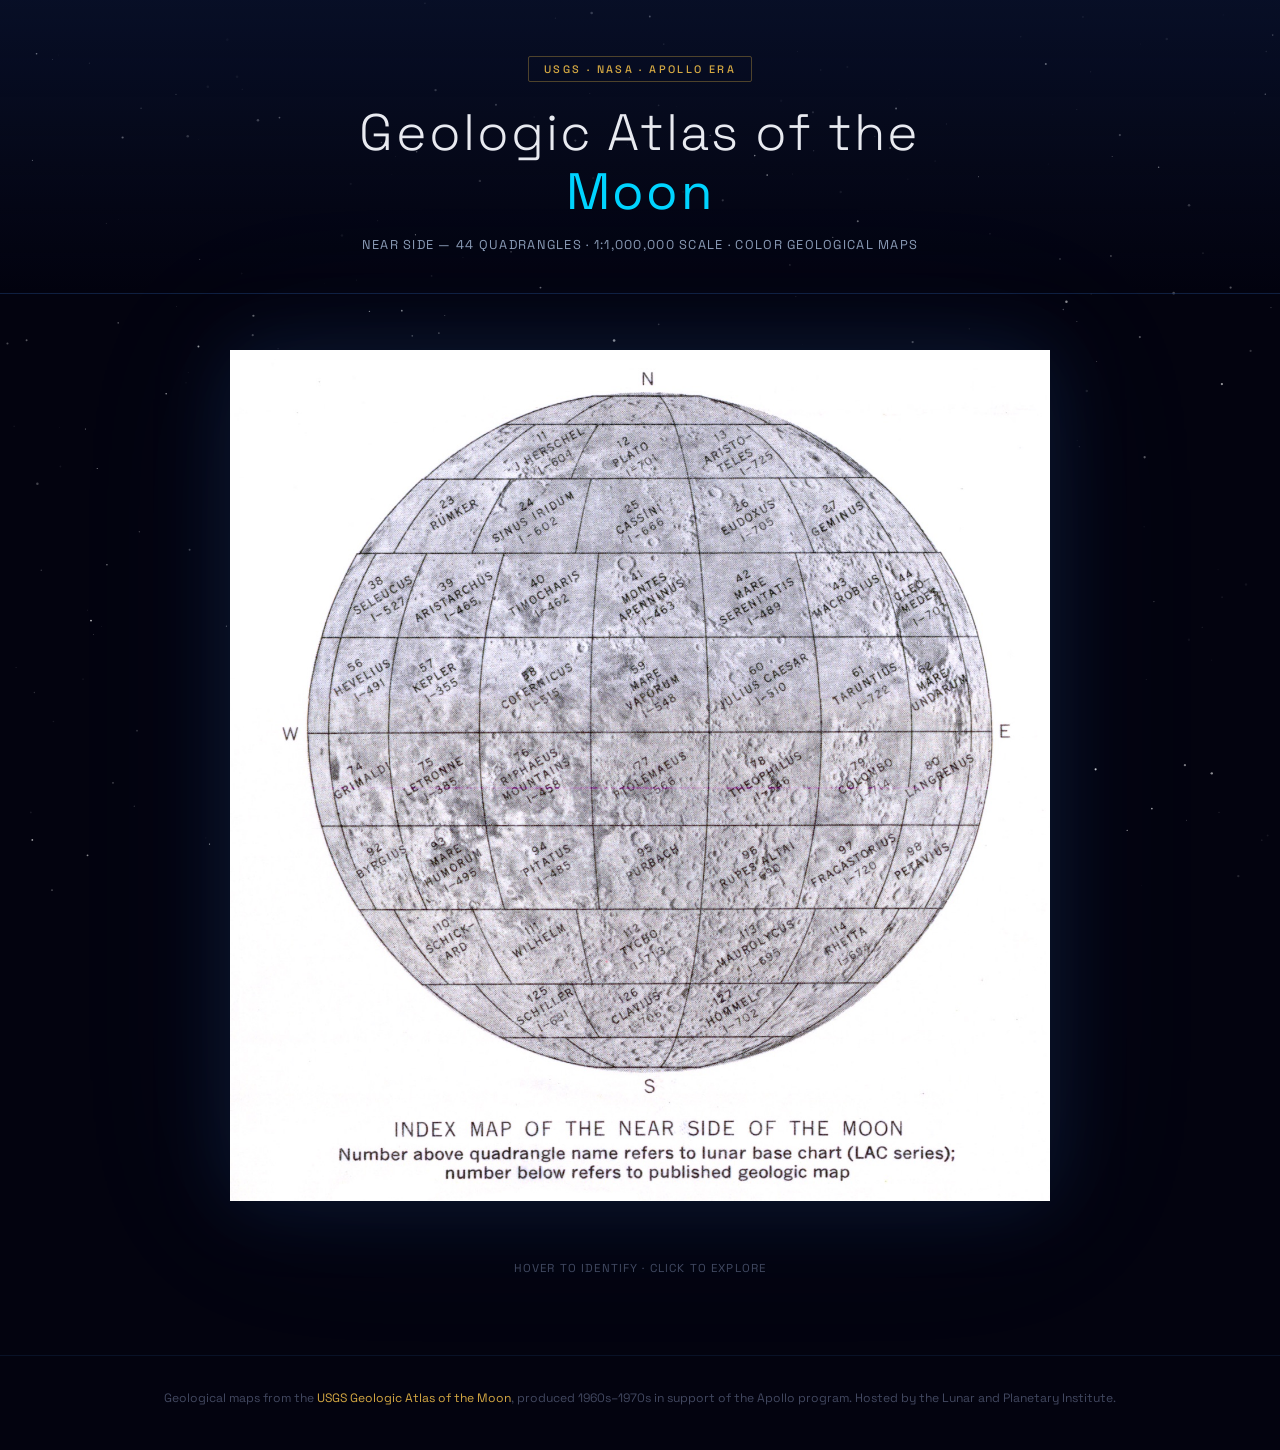
==== index.html @ e294a52f "Initial commit — Luna USGS Geologic Atlas of the Moon Complete project foundation including moderniz" ====
<!DOCTYPE html>
<html lang="en">
<head>
  <meta charset="UTF-8">
  <meta name="viewport" content="width=device-width, initial-scale=1.0">
  <meta name="description" content="Interactive color geological maps of the near side of the Moon — USGS Geologic Atlas of the Moon, 44 quadrangles at 1:1,000,000 scale.">
  <title>USGS Geologic Atlas of the Moon — Near Side Quadrangles</title>
  <link rel="preconnect" href="https://fonts.googleapis.com">
  <link rel="preconnect" href="https://fonts.gstatic.com" crossorigin>
  <link href="https://fonts.googleapis.com/css2?family=Space+Grotesk:wght@300;400;500;600&display=swap" rel="stylesheet">
  <link rel="stylesheet" href="style.css">
</head>
<body>

  <canvas id="starfield" aria-hidden="true"></canvas>

  <header>
    <div class="header-content">
      <div class="header-badge">USGS &middot; NASA &middot; Apollo Era</div>
      <h1>Geologic Atlas of the <span>Moon</span></h1>
      <p class="subtitle">Near Side &mdash; 44 Quadrangles &middot; 1:1,000,000 Scale &middot; Color Geological Maps</p>
    </div>
  </header>

  <main>
    <section class="map-section" aria-label="Lunar quadrangle selection map">
      <div class="map-container">
        <div class="map-wrapper">
          <img
            id="moon-map"
            src="index_map_of_near_side_of_the_moon-LAC.jpg"
            alt="Index map of the near side of the Moon divided into 44 geological quadrangles. Click a quadrant to view its geological map."
            usemap="#image-map"
          >
          <canvas id="map-overlay" aria-hidden="true"></canvas>
        </div>
        <p id="quad-label" class="quad-label" aria-live="polite" aria-atomic="true"></p>
      </div>
      <p class="map-instructions">Hover to identify &middot; Click to explore</p>
    </section>
  </main>

  <footer>
    <p>
      Geological maps from the
      <a href="https://www.lpi.usra.edu/resources/mapcatalog/usgs/" target="_blank" rel="noopener noreferrer">USGS Geologic Atlas of the Moon</a>,
      produced 1960s&ndash;1970s in support of the Apollo program.
      Hosted by the Lunar and Planetary Institute.
    </p>
  </footer>

  <!-- Quadrangle detail modal -->
  <div id="quad-modal" class="modal" role="dialog" aria-modal="true" aria-labelledby="modal-title" hidden>
    <div class="modal-backdrop"></div>
    <div class="modal-content">
      <button class="modal-close" aria-label="Close quadrangle view">&times;</button>
      <h2 id="modal-title"></h2>
      <div class="modal-image-wrap">
        <img id="modal-img" src="" alt="">
      </div>
    </div>
  </div>

  <!-- Image map — coords keyed to natural image dimensions -->
  <map name="image-map">
    <area data-name="J. Herschel"        alt="J. Herschel quadrangle"        title="J. Herschel"        href="j_herschel_quad_color.jpg"         coords="431,230,540,133,646,134,603,226"           shape="poly">
    <area data-name="Plato"              alt="Plato quadrangle"              title="Plato"              href="plato_quad_color.jpg"               coords="605,229,649,132,787,134,811,228"           shape="poly">
    <area data-name="Aristoteles"        alt="Aristoteles quadrangle"        title="Aristoteles"        href="aristoteles_quad_color.jpg"         coords="810,228,788,133,912,132,999,226"           shape="poly">
    <area data-name="Rumker"             alt="Rumker quadrangle"             title="Rumker"             href="rumker_quad_color.jpg"              coords="285,360,380,230,496,229,423,360"           shape="poly">
    <area data-name="Sinus Iridium"      alt="Sinus Iridium quadrangle"      title="Sinus Iridium"      href="sinus_iridium_quad_color.jpg"        coords="426,362,495,229,637,230,610,360"           shape="poly">
    <area data-name="Cassini"            alt="Cassini quadrangle"            title="Cassini"            href="cassini_quad_color.jpg"             coords="614,358,638,231,811,230,829,360"           shape="poly">
    <area data-name="Eudoxus"            alt="Eudoxus quadrangle"            title="Eudoxus"            href="eudoxus_quad_color.jpg"             coords="833,358,814,231,968,229,1025,354"          shape="poly">
    <area data-name="Geminus"            alt="Geminus quadrangle"            title="Geminus"            href="geminus_quad_color.jpg"             coords="978,229,1034,354,1173,353,1082,227"        shape="poly">
    <area data-name="Seleucus"           alt="Seleucus quadrangle"           title="Seleucus"           href="seleucus_quad_color.jpg"            coords="197,504,256,360,337,362,291,506"           shape="poly">
    <area data-name="Aristarchus"        alt="Aristarchus quadrangle"        title="Aristarchus"        href="aristarchus_quad_color.jpg"         coords="300,505,344,364,475,363,447,504"           shape="poly">
    <area data-name="Timocharis"         alt="Timocharis quadrangle"         title="Timocharis"         href="timocharis_quad_color.jpg"          coords="454,505,484,364,646,363,635,504"           shape="poly">
    <area data-name="Montes Apenninus"   alt="Montes Apenninus quadrangle"   title="Montes Apenninus"   href="montes_apenninus_quad_color.jpg"    coords="642,504,654,363,826,363,837,504"           shape="poly">
    <area data-name="Mare Serenitatis"   alt="Mare Serenitatis quadrangle"   title="Mare Serenitatis"   href="mare_serenitatis_quad_color.jpg"    coords="833,363,995,360,1026,502,844,502"          shape="poly">
    <area data-name="Macrobius"          alt="Macrobius quadrangle"          title="Macrobius"          href="macrobius_quad_color.jpg"           coords="1003,362,1035,504,1182,504,1131,359"       shape="poly">
    <area data-name="Cleomedes"          alt="Cleomedes quadrangle"          title="Cleomedes"          href="cleomedes_quad_color.jpg"           coords="1137,360,1189,505,1284,505,1221,358"       shape="poly">
    <area data-name="Hevelius"           alt="Hevelius quadrangle"           title="Hevelius"           href="hevelius_quad_color.jpg"            coords="196,513,291,511,273,671,173,672"           shape="poly">
    <area data-name="Kepler"             alt="Kepler quadrangle"             title="Kepler"             href="kepler_quad_color.jpg"              coords="298,511,283,670,434,669,442,510"           shape="poly">
    <area data-name="Copernicus"         alt="Copernicus quadrangle"         title="Copernicus"         href="copernicus_quad_color.jpg"          coords="457,513,445,669,631,669,633,510"           shape="poly">
    <area data-name="Mare Vaporum"       alt="Mare Vaporum quadrangle"       title="Mare Vaporum"       href="mare_vaporum_quad_color.jpg"        coords="642,513,642,670,843,669,835,511"           shape="poly">
    <area data-name="Julius Caesar"      alt="Julius Caesar quadrangle"      title="Julius Caesar"      href="julius_caesar_quad_color.jpg"       coords="846,511,853,671,1041,669,1028,511"         shape="poly">
    <area data-name="Taruntius"          alt="Taruntius quadrangle"          title="Taruntius"          href="taruntius_quad_color.jpg"           coords="1037,513,1050,667,1200,670,1180,510"       shape="poly">
    <area data-name="Mare Undarum"       alt="Mare Undarum quadrangle"       title="Mare Undarum"       href="mare_undarum_quad_color.jpg"        coords="1189,511,1210,667,1304,669,1281,509"       shape="poly">
    <area data-name="Grimaldi"           alt="Grimaldi quadrangle"           title="Grimaldi"           href="grimaldi_quad_color.jpg"            coords="177,680,197,836,292,835,274,679"           shape="poly">
    <area data-name="Letronne"           alt="Letronne quadrangle"           title="Letronne"           href="letronne_quad_color.jpg"            coords="283,681,431,679,445,837,301,836"           shape="poly">
    <area data-name="Montes Riphaeus"    alt="Montes Riphaeus quadrangle"    title="Montes Riphaeus"    href="riphaeus_mountains_quad_color.jpg"  coords="444,679,631,680,637,835,458,836"           shape="poly">
    <area data-name="Ptolemaeus"         alt="Ptolemaeus quadrangle"         title="Ptolemaeus"         href="ptolemaeus_quad_color.jpg"          coords="641,680,840,679,838,836,644,836"           shape="poly">
    <area data-name="Theophilus"         alt="Theophilus quadrangle"         title="Theophilus"         href="theophilus_quad_color.jpg"          coords="853,677,1040,679,1027,835,849,835"         shape="poly">
    <area data-name="Colombo"            alt="Colombo quadrangle"            title="Colombo"            href="colombo_quad_color.jpg"             coords="1051,677,1198,677,1182,835,1041,835"       shape="poly">
    <area data-name="Langrenus"          alt="Langrenus quadrangle"          title="Langrenus"          href="langrenus_quad_color.jpg"           coords="1211,677,1303,679,1287,837,1192,833"       shape="poly">
    <area data-name="Byrgius"            alt="Byrgius quadrangle"            title="Byrgius"            href="byrgius_quad_color.jpg"             coords="199,846,290,844,339,984,249,986"           shape="poly">
    <area data-name="Mare Humorum"       alt="Mare Humorum quadrangle"       title="Mare Humorum"       href="mare_humorum_quad_color.jpg"        coords="304,845,445,845,477,983,348,984"           shape="poly">
    <area data-name="Pitatus"            alt="Pitatus quadrangle"            title="Pitatus"            href="pitatus_quad_color.jpg"             coords="458,842,636,842,646,983,486,984"           shape="poly">
    <area data-name="Purbach"            alt="Purbach quadrangle"            title="Purbach"            href="purbach_quad_color.jpg"             coords="646,842,837,842,826,984,656,982"           shape="poly">
    <area data-name="Rupes Altai"        alt="Rupes Altai quadrangle"        title="Rupes Altai"        href="rupes_altai_quad_color.jpg"         coords="847,844,1028,844,998,984,835,983"          shape="poly">
    <area data-name="Fracastorius"       alt="Fracastorius quadrangle"       title="Fracastorius"       href="fracastorius_quad_color.jpg"        coords="1039,844,1182,842,1134,984,1009,984"       shape="poly">
    <area data-name="Petavius"           alt="Petavius quadrangle"           title="Petavius"           href="petavius_quad_color.jpg"            coords="1191,845,1281,842,1225,984,1146,982"       shape="poly">
    <area data-name="Schickard"          alt="Schickard quadrangle"          title="Schickard"          href="schickard_quad_color.jpg"           coords="293,992,422,991,486,1115,380,1116"         shape="poly">
    <area data-name="Wilhelm"            alt="Wilhelm quadrangle"            title="Wilhelm"            href="wilhelm_quad_color.jpg"             coords="433,992,607,989,632,1115,500,1116"         shape="poly">
    <area data-name="Tycho"              alt="Tycho quadrangle"              title="Tycho"              href="tycho_quad_color.jpg"               coords="615,992,825,991,810,1115,642,1115"         shape="poly">
    <area data-name="Maurolycus"         alt="Maurolycus quadrangle"         title="Maurolycus"         href="maurolycus_quad_color.jpg"          coords="837,992,1030,989,970,1115,820,1115"        shape="poly">
    <area data-name="Rheita"             alt="Rheita quadrangle"             title="Rheita"             href="rheita_quad_color.jpg"              coords="1036,989,1173,989,1088,1113,980,1113"      shape="poly">
    <area data-name="Schiller"           alt="Schiller quadrangle"           title="Schiller"           href="schiller_quad_color.jpg"            coords="431,1122,600,1122,645,1216,534,1216"       shape="poly">
    <area data-name="Clavius"            alt="Clavius quadrangle"            title="Clavius"            href="clavius_quad_color.jpg"             coords="608,1124,806,1122,785,1212,654,1214"       shape="poly">
    <area data-name="Hommel"             alt="Hommel quadrangle"             title="Hommel"             href="hommel_quad_color.jpg"              coords="816,1122,1000,1121,917,1213,793,1214"      shape="poly">
  </map>

  <script src="moon-map.js"></script>
</body>
</html>
---- style.css ----
/* ============================================================
   Luna — USGS Geologic Atlas of the Moon
   Space theme — Lila (Chief Web Designer) + Terry (Assistant)
   ============================================================ */

/* --- Variables --- */
:root {
  --space-black:    #03030f;
  --space-deep:     #07071a;
  --space-blue:     #0d1b3e;
  --lunar-silver:   #c8d0e0;
  --lunar-gold:     #d4a843;
  --glow-blue:      #4a9eff;
  --glow-cyan:      #00d4ff;
  --text-primary:   #e8eaf0;
  --text-secondary: #8a9ab5;
  --text-dim:       #424860;
}

/* --- Reset --- */
*, *::before, *::after {
  margin: 0;
  padding: 0;
  box-sizing: border-box;
}

/* --- Base --- */
html {
  scroll-behavior: smooth;
}

body {
  background-color: var(--space-black);
  color: var(--text-primary);
  font-family: 'Space Grotesk', 'Segoe UI', system-ui, -apple-system, sans-serif;
  min-height: 100vh;
  overflow-x: hidden;
}

/* --- Starfield canvas (fixed background layer) --- */
#starfield {
  position: fixed;
  inset: 0;
  width: 100%;
  height: 100%;
  pointer-events: none;
  z-index: 0;
}

/* --- Header --- */
header {
  position: relative;
  z-index: 1;
  text-align: center;
  padding: 3.5rem 2rem 2.5rem;
  border-bottom: 1px solid rgba(74, 158, 255, 0.12);
  background: linear-gradient(
    to bottom,
    rgba(13, 27, 62, 0.5) 0%,
    transparent 100%
  );
}

.header-content {
  max-width: 700px;
  margin: 0 auto;
}

.header-badge {
  display: inline-block;
  font-size: 0.68rem;
  font-weight: 500;
  letter-spacing: 0.22em;
  text-transform: uppercase;
  color: var(--lunar-gold);
  border: 1px solid rgba(212, 168, 67, 0.35);
  padding: 0.3rem 0.9rem;
  border-radius: 2px;
  margin-bottom: 1.4rem;
}

h1 {
  font-size: clamp(1.9rem, 4vw, 3.2rem);
  font-weight: 300;
  letter-spacing: 0.04em;
  color: var(--text-primary);
  line-height: 1.15;
  margin-bottom: 0.9rem;
}

h1 span {
  color: var(--glow-cyan);
  font-weight: 400;
}

.subtitle {
  font-size: 0.8rem;
  color: var(--text-secondary);
  letter-spacing: 0.1em;
  font-weight: 400;
  text-transform: uppercase;
}

/* --- Main --- */
main {
  position: relative;
  z-index: 1;
}

/* --- Map section --- */
.map-section {
  display: flex;
  flex-direction: column;
  align-items: center;
  padding: 3.5rem 1rem 2rem;
  gap: 0;
}

.map-container {
  position: relative;
  display: flex;
  flex-direction: column;
  align-items: center;
}

.map-wrapper {
  position: relative;
  display: inline-block;
  /* Outer glow suggesting the Moon floating in space */
  filter: drop-shadow(0 0 40px rgba(74, 158, 255, 0.12))
          drop-shadow(0 0 80px rgba(74, 158, 255, 0.06));
}

#moon-map {
  display: block;
  max-width: min(88vw, 820px);
  height: auto;
  cursor: crosshair;
}

/* Canvas sits exactly over the moon image */
#map-overlay {
  position: absolute;
  top: 0;
  left: 0;
  width: 100%;
  height: 100%;
  pointer-events: none;
}

/* Quadrangle name label below the map */
.quad-label {
  margin-top: 1.4rem;
  font-size: 0.88rem;
  font-weight: 500;
  letter-spacing: 0.14em;
  text-transform: uppercase;
  color: var(--glow-cyan);
  text-shadow: 0 0 12px rgba(0, 212, 255, 0.45);
  min-height: 1.5em;
  text-align: center;
  transition: opacity 0.15s ease;
}

.map-instructions {
  margin-top: 1rem;
  font-size: 0.72rem;
  color: var(--text-dim);
  letter-spacing: 0.1em;
  text-transform: uppercase;
  margin-bottom: 3rem;
}

/* --- Footer --- */
footer {
  position: relative;
  z-index: 1;
  text-align: center;
  padding: 2rem 2rem 2.5rem;
  border-top: 1px solid rgba(74, 158, 255, 0.1);
  color: var(--text-dim);
  font-size: 0.76rem;
  line-height: 1.8;
}

footer a {
  color: var(--lunar-gold);
  text-decoration: none;
  transition: color 0.2s;
}

footer a:hover,
footer a:focus {
  color: var(--glow-cyan);
  outline: none;
}

/* --- Modal --- */
.modal {
  position: fixed;
  inset: 0;
  z-index: 200;
  display: flex;
  align-items: center;
  justify-content: center;
  padding: 1rem;
}

.modal[hidden] {
  display: none;
}

.modal-backdrop {
  position: absolute;
  inset: 0;
  background: rgba(3, 3, 15, 0.88);
  backdrop-filter: blur(6px);
  -webkit-backdrop-filter: blur(6px);
}

.modal-content {
  position: relative;
  z-index: 1;
  background: var(--space-deep);
  border: 1px solid rgba(74, 158, 255, 0.25);
  border-radius: 3px;
  max-width: min(95vw, 1050px);
  max-height: 90vh;
  overflow-y: auto;
  box-shadow:
    0 0 0 1px rgba(74, 158, 255, 0.08),
    0 0 40px rgba(74, 158, 255, 0.15),
    0 24px 80px rgba(0, 0, 0, 0.9);
  padding: 2.5rem 2rem 2rem;
  animation: modalIn 0.2s ease;
}

@keyframes modalIn {
  from { opacity: 0; transform: scale(0.97) translateY(8px); }
  to   { opacity: 1; transform: scale(1)    translateY(0);   }
}

#modal-title {
  font-size: 1.1rem;
  font-weight: 500;
  letter-spacing: 0.16em;
  color: var(--text-primary);
  text-align: center;
  text-transform: uppercase;
  margin-bottom: 1.5rem;
  padding-right: 2rem; /* clear the close button */
}

.modal-close {
  position: absolute;
  top: 1rem;
  right: 1rem;
  background: transparent;
  border: 1px solid rgba(74, 158, 255, 0.25);
  color: var(--text-secondary);
  width: 2rem;
  height: 2rem;
  border-radius: 2px;
  font-size: 1.2rem;
  line-height: 1;
  cursor: pointer;
  display: flex;
  align-items: center;
  justify-content: center;
  transition: background 0.15s, color 0.15s, border-color 0.15s;
}

.modal-close:hover,
.modal-close:focus {
  background: rgba(74, 158, 255, 0.12);
  color: var(--text-primary);
  border-color: rgba(74, 158, 255, 0.5);
  outline: none;
}

.modal-image-wrap {
  text-align: center;
}

#modal-img {
  max-width: 100%;
  height: auto;
  border-radius: 2px;
  display: block;
  margin: 0 auto;
}

/* --- Focus styles (accessibility) --- */
:focus-visible {
  outline: 2px solid var(--glow-cyan);
  outline-offset: 3px;
}

/* --- Responsive --- */
@media (max-width: 600px) {
  header {
    padding: 2.5rem 1rem 2rem;
  }

  .map-section {
    padding: 2rem 0.25rem 1.5rem;
  }

  .modal-content {
    padding: 2rem 1rem 1.5rem;
  }
}
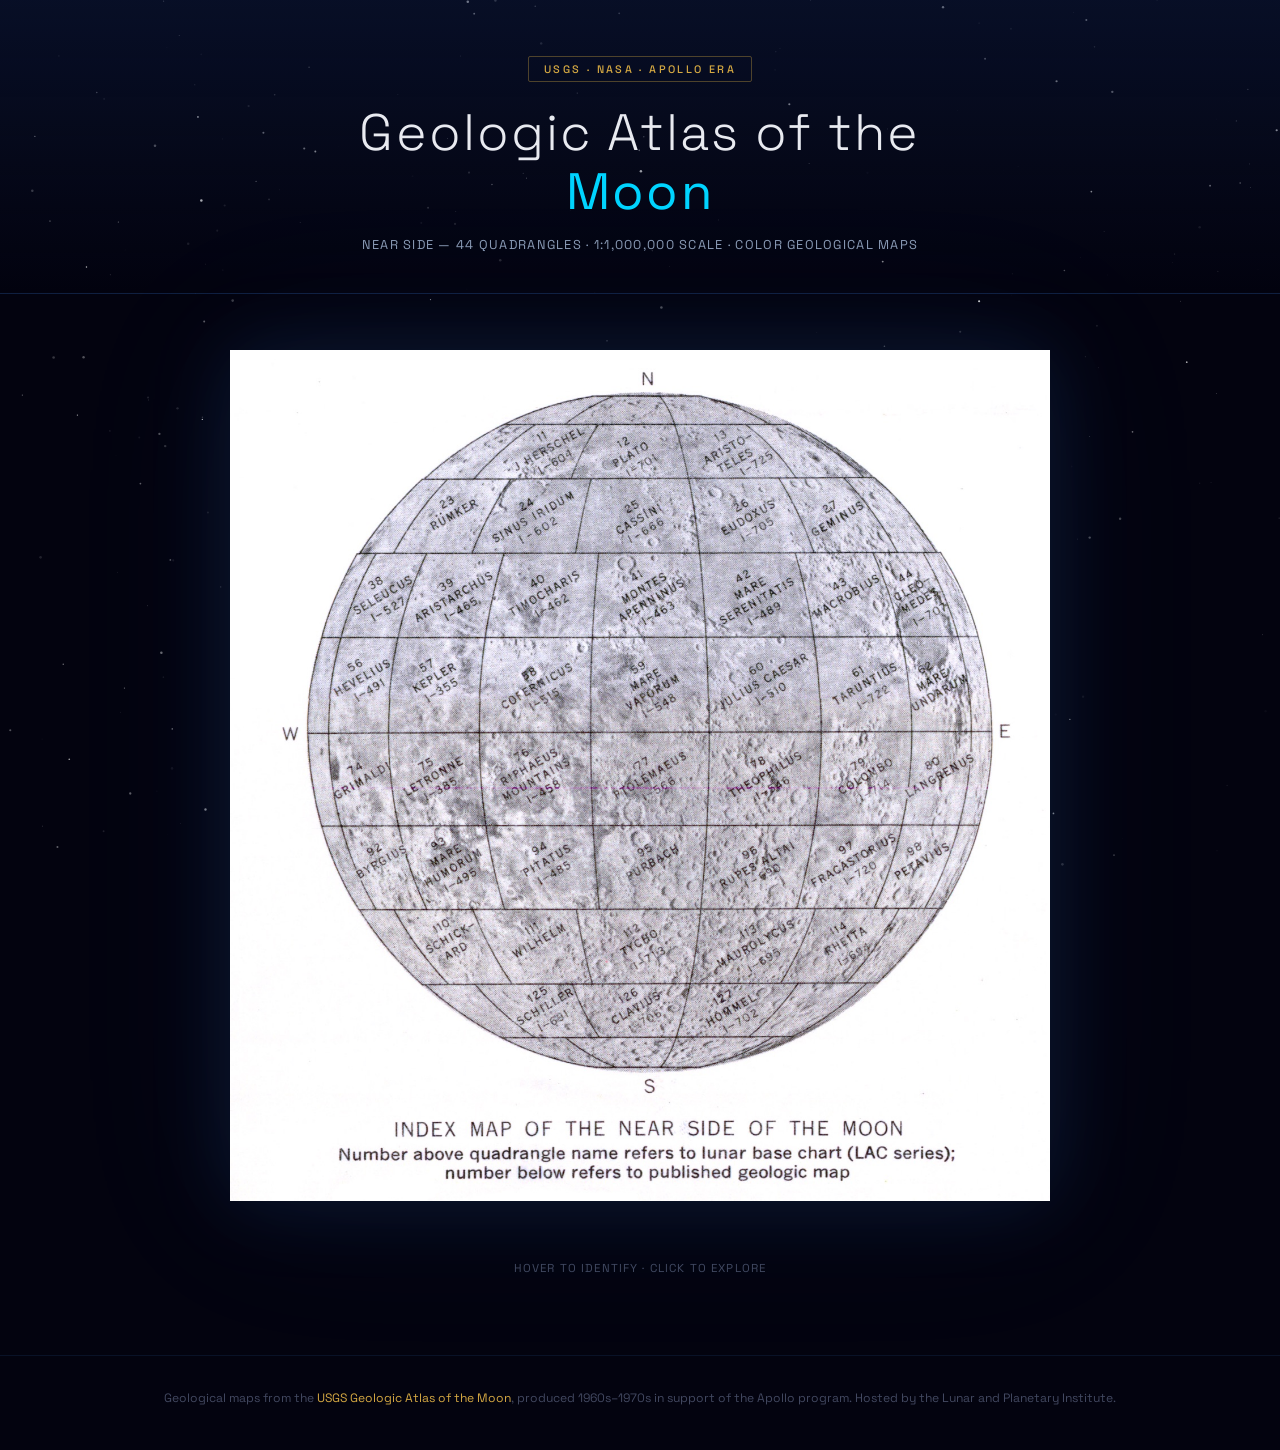
==== commit aced786d: "Restructure to standard web directory layout css/        ← style.css js/         ← moon-map.js image" ====
--- a/index.html
+++ b/index.html
@@ -8,7 +8,7 @@
   <link rel="preconnect" href="https://fonts.googleapis.com">
   <link rel="preconnect" href="https://fonts.gstatic.com" crossorigin>
   <link href="https://fonts.googleapis.com/css2?family=Space+Grotesk:wght@300;400;500;600&display=swap" rel="stylesheet">
-  <link rel="stylesheet" href="style.css">
+  <link rel="stylesheet" href="css/style.css">
 </head>
 <body>
 
@@ -28,7 +28,7 @@
         <div class="map-wrapper">
           <img
             id="moon-map"
-            src="index_map_of_near_side_of_the_moon-LAC.jpg"
+            src="images/index_map_of_near_side_of_the_moon-LAC.jpg"
             alt="Index map of the near side of the Moon divided into 44 geological quadrangles. Click a quadrant to view its geological map."
             usemap="#image-map"
           >
@@ -63,52 +63,52 @@
 
   <!-- Image map — coords keyed to natural image dimensions -->
   <map name="image-map">
-    <area data-name="J. Herschel"        alt="J. Herschel quadrangle"        title="J. Herschel"        href="j_herschel_quad_color.jpg"         coords="431,230,540,133,646,134,603,226"           shape="poly">
-    <area data-name="Plato"              alt="Plato quadrangle"              title="Plato"              href="plato_quad_color.jpg"               coords="605,229,649,132,787,134,811,228"           shape="poly">
-    <area data-name="Aristoteles"        alt="Aristoteles quadrangle"        title="Aristoteles"        href="aristoteles_quad_color.jpg"         coords="810,228,788,133,912,132,999,226"           shape="poly">
-    <area data-name="Rumker"             alt="Rumker quadrangle"             title="Rumker"             href="rumker_quad_color.jpg"              coords="285,360,380,230,496,229,423,360"           shape="poly">
-    <area data-name="Sinus Iridium"      alt="Sinus Iridium quadrangle"      title="Sinus Iridium"      href="sinus_iridium_quad_color.jpg"        coords="426,362,495,229,637,230,610,360"           shape="poly">
-    <area data-name="Cassini"            alt="Cassini quadrangle"            title="Cassini"            href="cassini_quad_color.jpg"             coords="614,358,638,231,811,230,829,360"           shape="poly">
-    <area data-name="Eudoxus"            alt="Eudoxus quadrangle"            title="Eudoxus"            href="eudoxus_quad_color.jpg"             coords="833,358,814,231,968,229,1025,354"          shape="poly">
-    <area data-name="Geminus"            alt="Geminus quadrangle"            title="Geminus"            href="geminus_quad_color.jpg"             coords="978,229,1034,354,1173,353,1082,227"        shape="poly">
-    <area data-name="Seleucus"           alt="Seleucus quadrangle"           title="Seleucus"           href="seleucus_quad_color.jpg"            coords="197,504,256,360,337,362,291,506"           shape="poly">
-    <area data-name="Aristarchus"        alt="Aristarchus quadrangle"        title="Aristarchus"        href="aristarchus_quad_color.jpg"         coords="300,505,344,364,475,363,447,504"           shape="poly">
-    <area data-name="Timocharis"         alt="Timocharis quadrangle"         title="Timocharis"         href="timocharis_quad_color.jpg"          coords="454,505,484,364,646,363,635,504"           shape="poly">
-    <area data-name="Montes Apenninus"   alt="Montes Apenninus quadrangle"   title="Montes Apenninus"   href="montes_apenninus_quad_color.jpg"    coords="642,504,654,363,826,363,837,504"           shape="poly">
-    <area data-name="Mare Serenitatis"   alt="Mare Serenitatis quadrangle"   title="Mare Serenitatis"   href="mare_serenitatis_quad_color.jpg"    coords="833,363,995,360,1026,502,844,502"          shape="poly">
-    <area data-name="Macrobius"          alt="Macrobius quadrangle"          title="Macrobius"          href="macrobius_quad_color.jpg"           coords="1003,362,1035,504,1182,504,1131,359"       shape="poly">
-    <area data-name="Cleomedes"          alt="Cleomedes quadrangle"          title="Cleomedes"          href="cleomedes_quad_color.jpg"           coords="1137,360,1189,505,1284,505,1221,358"       shape="poly">
-    <area data-name="Hevelius"           alt="Hevelius quadrangle"           title="Hevelius"           href="hevelius_quad_color.jpg"            coords="196,513,291,511,273,671,173,672"           shape="poly">
-    <area data-name="Kepler"             alt="Kepler quadrangle"             title="Kepler"             href="kepler_quad_color.jpg"              coords="298,511,283,670,434,669,442,510"           shape="poly">
-    <area data-name="Copernicus"         alt="Copernicus quadrangle"         title="Copernicus"         href="copernicus_quad_color.jpg"          coords="457,513,445,669,631,669,633,510"           shape="poly">
-    <area data-name="Mare Vaporum"       alt="Mare Vaporum quadrangle"       title="Mare Vaporum"       href="mare_vaporum_quad_color.jpg"        coords="642,513,642,670,843,669,835,511"           shape="poly">
-    <area data-name="Julius Caesar"      alt="Julius Caesar quadrangle"      title="Julius Caesar"      href="julius_caesar_quad_color.jpg"       coords="846,511,853,671,1041,669,1028,511"         shape="poly">
-    <area data-name="Taruntius"          alt="Taruntius quadrangle"          title="Taruntius"          href="taruntius_quad_color.jpg"           coords="1037,513,1050,667,1200,670,1180,510"       shape="poly">
-    <area data-name="Mare Undarum"       alt="Mare Undarum quadrangle"       title="Mare Undarum"       href="mare_undarum_quad_color.jpg"        coords="1189,511,1210,667,1304,669,1281,509"       shape="poly">
-    <area data-name="Grimaldi"           alt="Grimaldi quadrangle"           title="Grimaldi"           href="grimaldi_quad_color.jpg"            coords="177,680,197,836,292,835,274,679"           shape="poly">
-    <area data-name="Letronne"           alt="Letronne quadrangle"           title="Letronne"           href="letronne_quad_color.jpg"            coords="283,681,431,679,445,837,301,836"           shape="poly">
-    <area data-name="Montes Riphaeus"    alt="Montes Riphaeus quadrangle"    title="Montes Riphaeus"    href="riphaeus_mountains_quad_color.jpg"  coords="444,679,631,680,637,835,458,836"           shape="poly">
-    <area data-name="Ptolemaeus"         alt="Ptolemaeus quadrangle"         title="Ptolemaeus"         href="ptolemaeus_quad_color.jpg"          coords="641,680,840,679,838,836,644,836"           shape="poly">
-    <area data-name="Theophilus"         alt="Theophilus quadrangle"         title="Theophilus"         href="theophilus_quad_color.jpg"          coords="853,677,1040,679,1027,835,849,835"         shape="poly">
-    <area data-name="Colombo"            alt="Colombo quadrangle"            title="Colombo"            href="colombo_quad_color.jpg"             coords="1051,677,1198,677,1182,835,1041,835"       shape="poly">
-    <area data-name="Langrenus"          alt="Langrenus quadrangle"          title="Langrenus"          href="langrenus_quad_color.jpg"           coords="1211,677,1303,679,1287,837,1192,833"       shape="poly">
-    <area data-name="Byrgius"            alt="Byrgius quadrangle"            title="Byrgius"            href="byrgius_quad_color.jpg"             coords="199,846,290,844,339,984,249,986"           shape="poly">
-    <area data-name="Mare Humorum"       alt="Mare Humorum quadrangle"       title="Mare Humorum"       href="mare_humorum_quad_color.jpg"        coords="304,845,445,845,477,983,348,984"           shape="poly">
-    <area data-name="Pitatus"            alt="Pitatus quadrangle"            title="Pitatus"            href="pitatus_quad_color.jpg"             coords="458,842,636,842,646,983,486,984"           shape="poly">
-    <area data-name="Purbach"            alt="Purbach quadrangle"            title="Purbach"            href="purbach_quad_color.jpg"             coords="646,842,837,842,826,984,656,982"           shape="poly">
-    <area data-name="Rupes Altai"        alt="Rupes Altai quadrangle"        title="Rupes Altai"        href="rupes_altai_quad_color.jpg"         coords="847,844,1028,844,998,984,835,983"          shape="poly">
-    <area data-name="Fracastorius"       alt="Fracastorius quadrangle"       title="Fracastorius"       href="fracastorius_quad_color.jpg"        coords="1039,844,1182,842,1134,984,1009,984"       shape="poly">
-    <area data-name="Petavius"           alt="Petavius quadrangle"           title="Petavius"           href="petavius_quad_color.jpg"            coords="1191,845,1281,842,1225,984,1146,982"       shape="poly">
-    <area data-name="Schickard"          alt="Schickard quadrangle"          title="Schickard"          href="schickard_quad_color.jpg"           coords="293,992,422,991,486,1115,380,1116"         shape="poly">
-    <area data-name="Wilhelm"            alt="Wilhelm quadrangle"            title="Wilhelm"            href="wilhelm_quad_color.jpg"             coords="433,992,607,989,632,1115,500,1116"         shape="poly">
-    <area data-name="Tycho"              alt="Tycho quadrangle"              title="Tycho"              href="tycho_quad_color.jpg"               coords="615,992,825,991,810,1115,642,1115"         shape="poly">
-    <area data-name="Maurolycus"         alt="Maurolycus quadrangle"         title="Maurolycus"         href="maurolycus_quad_color.jpg"          coords="837,992,1030,989,970,1115,820,1115"        shape="poly">
-    <area data-name="Rheita"             alt="Rheita quadrangle"             title="Rheita"             href="rheita_quad_color.jpg"              coords="1036,989,1173,989,1088,1113,980,1113"      shape="poly">
-    <area data-name="Schiller"           alt="Schiller quadrangle"           title="Schiller"           href="schiller_quad_color.jpg"            coords="431,1122,600,1122,645,1216,534,1216"       shape="poly">
-    <area data-name="Clavius"            alt="Clavius quadrangle"            title="Clavius"            href="clavius_quad_color.jpg"             coords="608,1124,806,1122,785,1212,654,1214"       shape="poly">
-    <area data-name="Hommel"             alt="Hommel quadrangle"             title="Hommel"             href="hommel_quad_color.jpg"              coords="816,1122,1000,1121,917,1213,793,1214"      shape="poly">
+    <area data-name="J. Herschel"        alt="J. Herschel quadrangle"        title="J. Herschel"        href="images/quads/j_herschel_quad_color.jpg"         coords="431,230,540,133,646,134,603,226"           shape="poly">
+    <area data-name="Plato"              alt="Plato quadrangle"              title="Plato"              href="images/quads/plato_quad_color.jpg"               coords="605,229,649,132,787,134,811,228"           shape="poly">
+    <area data-name="Aristoteles"        alt="Aristoteles quadrangle"        title="Aristoteles"        href="images/quads/aristoteles_quad_color.jpg"         coords="810,228,788,133,912,132,999,226"           shape="poly">
+    <area data-name="Rumker"             alt="Rumker quadrangle"             title="Rumker"             href="images/quads/rumker_quad_color.jpg"              coords="285,360,380,230,496,229,423,360"           shape="poly">
+    <area data-name="Sinus Iridium"      alt="Sinus Iridium quadrangle"      title="Sinus Iridium"      href="images/quads/sinus_iridium_quad_color.jpg"       coords="426,362,495,229,637,230,610,360"           shape="poly">
+    <area data-name="Cassini"            alt="Cassini quadrangle"            title="Cassini"            href="images/quads/cassini_quad_color.jpg"             coords="614,358,638,231,811,230,829,360"           shape="poly">
+    <area data-name="Eudoxus"            alt="Eudoxus quadrangle"            title="Eudoxus"            href="images/quads/eudoxus_quad_color.jpg"             coords="833,358,814,231,968,229,1025,354"          shape="poly">
+    <area data-name="Geminus"            alt="Geminus quadrangle"            title="Geminus"            href="images/quads/geminus_quad_color.jpg"             coords="978,229,1034,354,1173,353,1082,227"        shape="poly">
+    <area data-name="Seleucus"           alt="Seleucus quadrangle"           title="Seleucus"           href="images/quads/seleucus_quad_color.jpg"            coords="197,504,256,360,337,362,291,506"           shape="poly">
+    <area data-name="Aristarchus"        alt="Aristarchus quadrangle"        title="Aristarchus"        href="images/quads/aristarchus_quad_color.jpg"         coords="300,505,344,364,475,363,447,504"           shape="poly">
+    <area data-name="Timocharis"         alt="Timocharis quadrangle"         title="Timocharis"         href="images/quads/timocharis_quad_color.jpg"          coords="454,505,484,364,646,363,635,504"           shape="poly">
+    <area data-name="Montes Apenninus"   alt="Montes Apenninus quadrangle"   title="Montes Apenninus"   href="images/quads/montes_apenninus_quad_color.jpg"    coords="642,504,654,363,826,363,837,504"           shape="poly">
+    <area data-name="Mare Serenitatis"   alt="Mare Serenitatis quadrangle"   title="Mare Serenitatis"   href="images/quads/mare_serenitatis_quad_color.jpg"    coords="833,363,995,360,1026,502,844,502"          shape="poly">
+    <area data-name="Macrobius"          alt="Macrobius quadrangle"          title="Macrobius"          href="images/quads/macrobius_quad_color.jpg"           coords="1003,362,1035,504,1182,504,1131,359"       shape="poly">
+    <area data-name="Cleomedes"          alt="Cleomedes quadrangle"          title="Cleomedes"          href="images/quads/cleomedes_quad_color.jpg"           coords="1137,360,1189,505,1284,505,1221,358"       shape="poly">
+    <area data-name="Hevelius"           alt="Hevelius quadrangle"           title="Hevelius"           href="images/quads/hevelius_quad_color.jpg"            coords="196,513,291,511,273,671,173,672"           shape="poly">
+    <area data-name="Kepler"             alt="Kepler quadrangle"             title="Kepler"             href="images/quads/kepler_quad_color.jpg"              coords="298,511,283,670,434,669,442,510"           shape="poly">
+    <area data-name="Copernicus"         alt="Copernicus quadrangle"         title="Copernicus"         href="images/quads/copernicus_quad_color.jpg"          coords="457,513,445,669,631,669,633,510"           shape="poly">
+    <area data-name="Mare Vaporum"       alt="Mare Vaporum quadrangle"       title="Mare Vaporum"       href="images/quads/mare_vaporum_quad_color.jpg"        coords="642,513,642,670,843,669,835,511"           shape="poly">
+    <area data-name="Julius Caesar"      alt="Julius Caesar quadrangle"      title="Julius Caesar"      href="images/quads/julius_caesar_quad_color.jpg"       coords="846,511,853,671,1041,669,1028,511"         shape="poly">
+    <area data-name="Taruntius"          alt="Taruntius quadrangle"          title="Taruntius"          href="images/quads/taruntius_quad_color.jpg"           coords="1037,513,1050,667,1200,670,1180,510"       shape="poly">
+    <area data-name="Mare Undarum"       alt="Mare Undarum quadrangle"       title="Mare Undarum"       href="images/quads/mare_undarum_quad_color.jpg"        coords="1189,511,1210,667,1304,669,1281,509"       shape="poly">
+    <area data-name="Grimaldi"           alt="Grimaldi quadrangle"           title="Grimaldi"           href="images/quads/grimaldi_quad_color.jpg"            coords="177,680,197,836,292,835,274,679"           shape="poly">
+    <area data-name="Letronne"           alt="Letronne quadrangle"           title="Letronne"           href="images/quads/letronne_quad_color.jpg"            coords="283,681,431,679,445,837,301,836"           shape="poly">
+    <area data-name="Montes Riphaeus"    alt="Montes Riphaeus quadrangle"    title="Montes Riphaeus"    href="images/quads/riphaeus_mountains_quad_color.jpg"  coords="444,679,631,680,637,835,458,836"           shape="poly">
+    <area data-name="Ptolemaeus"         alt="Ptolemaeus quadrangle"         title="Ptolemaeus"         href="images/quads/ptolemaeus_quad_color.jpg"          coords="641,680,840,679,838,836,644,836"           shape="poly">
+    <area data-name="Theophilus"         alt="Theophilus quadrangle"         title="Theophilus"         href="images/quads/theophilus_quad_color.jpg"          coords="853,677,1040,679,1027,835,849,835"         shape="poly">
+    <area data-name="Colombo"            alt="Colombo quadrangle"            title="Colombo"            href="images/quads/colombo_quad_color.jpg"             coords="1051,677,1198,677,1182,835,1041,835"       shape="poly">
+    <area data-name="Langrenus"          alt="Langrenus quadrangle"          title="Langrenus"          href="images/quads/langrenus_quad_color.jpg"           coords="1211,677,1303,679,1287,837,1192,833"       shape="poly">
+    <area data-name="Byrgius"            alt="Byrgius quadrangle"            title="Byrgius"            href="images/quads/byrgius_quad_color.jpg"             coords="199,846,290,844,339,984,249,986"           shape="poly">
+    <area data-name="Mare Humorum"       alt="Mare Humorum quadrangle"       title="Mare Humorum"       href="images/quads/mare_humorum_quad_color.jpg"        coords="304,845,445,845,477,983,348,984"           shape="poly">
+    <area data-name="Pitatus"            alt="Pitatus quadrangle"            title="Pitatus"            href="images/quads/pitatus_quad_color.jpg"             coords="458,842,636,842,646,983,486,984"           shape="poly">
+    <area data-name="Purbach"            alt="Purbach quadrangle"            title="Purbach"            href="images/quads/purbach_quad_color.jpg"             coords="646,842,837,842,826,984,656,982"           shape="poly">
+    <area data-name="Rupes Altai"        alt="Rupes Altai quadrangle"        title="Rupes Altai"        href="images/quads/rupes_altai_quad_color.jpg"         coords="847,844,1028,844,998,984,835,983"          shape="poly">
+    <area data-name="Fracastorius"       alt="Fracastorius quadrangle"       title="Fracastorius"       href="images/quads/fracastorius_quad_color.jpg"        coords="1039,844,1182,842,1134,984,1009,984"       shape="poly">
+    <area data-name="Petavius"           alt="Petavius quadrangle"           title="Petavius"           href="images/quads/petavius_quad_color.jpg"            coords="1191,845,1281,842,1225,984,1146,982"       shape="poly">
+    <area data-name="Schickard"          alt="Schickard quadrangle"          title="Schickard"          href="images/quads/schickard_quad_color.jpg"           coords="293,992,422,991,486,1115,380,1116"         shape="poly">
+    <area data-name="Wilhelm"            alt="Wilhelm quadrangle"            title="Wilhelm"            href="images/quads/wilhelm_quad_color.jpg"             coords="433,992,607,989,632,1115,500,1116"         shape="poly">
+    <area data-name="Tycho"              alt="Tycho quadrangle"              title="Tycho"              href="images/quads/tycho_quad_color.jpg"               coords="615,992,825,991,810,1115,642,1115"         shape="poly">
+    <area data-name="Maurolycus"         alt="Maurolycus quadrangle"         title="Maurolycus"         href="images/quads/maurolycus_quad_color.jpg"          coords="837,992,1030,989,970,1115,820,1115"        shape="poly">
+    <area data-name="Rheita"             alt="Rheita quadrangle"             title="Rheita"             href="images/quads/rheita_quad_color.jpg"              coords="1036,989,1173,989,1088,1113,980,1113"      shape="poly">
+    <area data-name="Schiller"           alt="Schiller quadrangle"           title="Schiller"           href="images/quads/schiller_quad_color.jpg"            coords="431,1122,600,1122,645,1216,534,1216"       shape="poly">
+    <area data-name="Clavius"            alt="Clavius quadrangle"            title="Clavius"            href="images/quads/clavius_quad_color.jpg"             coords="608,1124,806,1122,785,1212,654,1214"       shape="poly">
+    <area data-name="Hommel"             alt="Hommel quadrangle"             title="Hommel"             href="images/quads/hommel_quad_color.jpg"              coords="816,1122,1000,1121,917,1213,793,1214"      shape="poly">
   </map>
 
-  <script src="moon-map.js"></script>
+  <script src="js/moon-map.js"></script>
 </body>
 </html>
--- a/css/style.css
+++ b/css/style.css
@@ -0,0 +1,312 @@
+/* ============================================================
+   Luna — USGS Geologic Atlas of the Moon
+   Space theme — Lila (Chief Web Designer) + Terry (Assistant)
+   ============================================================ */
+
+/* --- Variables --- */
+:root {
+  --space-black:    #03030f;
+  --space-deep:     #07071a;
+  --space-blue:     #0d1b3e;
+  --lunar-silver:   #c8d0e0;
+  --lunar-gold:     #d4a843;
+  --glow-blue:      #4a9eff;
+  --glow-cyan:      #00d4ff;
+  --text-primary:   #e8eaf0;
+  --text-secondary: #8a9ab5;
+  --text-dim:       #424860;
+}
+
+/* --- Reset --- */
+*, *::before, *::after {
+  margin: 0;
+  padding: 0;
+  box-sizing: border-box;
+}
+
+/* --- Base --- */
+html {
+  scroll-behavior: smooth;
+}
+
+body {
+  background-color: var(--space-black);
+  color: var(--text-primary);
+  font-family: 'Space Grotesk', 'Segoe UI', system-ui, -apple-system, sans-serif;
+  min-height: 100vh;
+  overflow-x: hidden;
+}
+
+/* --- Starfield canvas (fixed background layer) --- */
+#starfield {
+  position: fixed;
+  inset: 0;
+  width: 100%;
+  height: 100%;
+  pointer-events: none;
+  z-index: 0;
+}
+
+/* --- Header --- */
+header {
+  position: relative;
+  z-index: 1;
+  text-align: center;
+  padding: 3.5rem 2rem 2.5rem;
+  border-bottom: 1px solid rgba(74, 158, 255, 0.12);
+  background: linear-gradient(
+    to bottom,
+    rgba(13, 27, 62, 0.5) 0%,
+    transparent 100%
+  );
+}
+
+.header-content {
+  max-width: 700px;
+  margin: 0 auto;
+}
+
+.header-badge {
+  display: inline-block;
+  font-size: 0.68rem;
+  font-weight: 500;
+  letter-spacing: 0.22em;
+  text-transform: uppercase;
+  color: var(--lunar-gold);
+  border: 1px solid rgba(212, 168, 67, 0.35);
+  padding: 0.3rem 0.9rem;
+  border-radius: 2px;
+  margin-bottom: 1.4rem;
+}
+
+h1 {
+  font-size: clamp(1.9rem, 4vw, 3.2rem);
+  font-weight: 300;
+  letter-spacing: 0.04em;
+  color: var(--text-primary);
+  line-height: 1.15;
+  margin-bottom: 0.9rem;
+}
+
+h1 span {
+  color: var(--glow-cyan);
+  font-weight: 400;
+}
+
+.subtitle {
+  font-size: 0.8rem;
+  color: var(--text-secondary);
+  letter-spacing: 0.1em;
+  font-weight: 400;
+  text-transform: uppercase;
+}
+
+/* --- Main --- */
+main {
+  position: relative;
+  z-index: 1;
+}
+
+/* --- Map section --- */
+.map-section {
+  display: flex;
+  flex-direction: column;
+  align-items: center;
+  padding: 3.5rem 1rem 2rem;
+  gap: 0;
+}
+
+.map-container {
+  position: relative;
+  display: flex;
+  flex-direction: column;
+  align-items: center;
+}
+
+.map-wrapper {
+  position: relative;
+  display: inline-block;
+  /* Outer glow suggesting the Moon floating in space */
+  filter: drop-shadow(0 0 40px rgba(74, 158, 255, 0.12))
+          drop-shadow(0 0 80px rgba(74, 158, 255, 0.06));
+}
+
+#moon-map {
+  display: block;
+  max-width: min(88vw, 820px);
+  height: auto;
+  cursor: crosshair;
+}
+
+/* Canvas sits exactly over the moon image */
+#map-overlay {
+  position: absolute;
+  top: 0;
+  left: 0;
+  width: 100%;
+  height: 100%;
+  pointer-events: none;
+}
+
+/* Quadrangle name label below the map */
+.quad-label {
+  margin-top: 1.4rem;
+  font-size: 0.88rem;
+  font-weight: 500;
+  letter-spacing: 0.14em;
+  text-transform: uppercase;
+  color: var(--glow-cyan);
+  text-shadow: 0 0 12px rgba(0, 212, 255, 0.45);
+  min-height: 1.5em;
+  text-align: center;
+  transition: opacity 0.15s ease;
+}
+
+.map-instructions {
+  margin-top: 1rem;
+  font-size: 0.72rem;
+  color: var(--text-dim);
+  letter-spacing: 0.1em;
+  text-transform: uppercase;
+  margin-bottom: 3rem;
+}
+
+/* --- Footer --- */
+footer {
+  position: relative;
+  z-index: 1;
+  text-align: center;
+  padding: 2rem 2rem 2.5rem;
+  border-top: 1px solid rgba(74, 158, 255, 0.1);
+  color: var(--text-dim);
+  font-size: 0.76rem;
+  line-height: 1.8;
+}
+
+footer a {
+  color: var(--lunar-gold);
+  text-decoration: none;
+  transition: color 0.2s;
+}
+
+footer a:hover,
+footer a:focus {
+  color: var(--glow-cyan);
+  outline: none;
+}
+
+/* --- Modal --- */
+.modal {
+  position: fixed;
+  inset: 0;
+  z-index: 200;
+  display: flex;
+  align-items: center;
+  justify-content: center;
+  padding: 1rem;
+}
+
+.modal[hidden] {
+  display: none;
+}
+
+.modal-backdrop {
+  position: absolute;
+  inset: 0;
+  background: rgba(3, 3, 15, 0.88);
+  backdrop-filter: blur(6px);
+  -webkit-backdrop-filter: blur(6px);
+}
+
+.modal-content {
+  position: relative;
+  z-index: 1;
+  background: var(--space-deep);
+  border: 1px solid rgba(74, 158, 255, 0.25);
+  border-radius: 3px;
+  max-width: min(95vw, 1050px);
+  max-height: 90vh;
+  overflow-y: auto;
+  box-shadow:
+    0 0 0 1px rgba(74, 158, 255, 0.08),
+    0 0 40px rgba(74, 158, 255, 0.15),
+    0 24px 80px rgba(0, 0, 0, 0.9);
+  padding: 2.5rem 2rem 2rem;
+  animation: modalIn 0.2s ease;
+}
+
+@keyframes modalIn {
+  from { opacity: 0; transform: scale(0.97) translateY(8px); }
+  to   { opacity: 1; transform: scale(1)    translateY(0);   }
+}
+
+#modal-title {
+  font-size: 1.1rem;
+  font-weight: 500;
+  letter-spacing: 0.16em;
+  color: var(--text-primary);
+  text-align: center;
+  text-transform: uppercase;
+  margin-bottom: 1.5rem;
+  padding-right: 2rem; /* clear the close button */
+}
+
+.modal-close {
+  position: absolute;
+  top: 1rem;
+  right: 1rem;
+  background: transparent;
+  border: 1px solid rgba(74, 158, 255, 0.25);
+  color: var(--text-secondary);
+  width: 2rem;
+  height: 2rem;
+  border-radius: 2px;
+  font-size: 1.2rem;
+  line-height: 1;
+  cursor: pointer;
+  display: flex;
+  align-items: center;
+  justify-content: center;
+  transition: background 0.15s, color 0.15s, border-color 0.15s;
+}
+
+.modal-close:hover,
+.modal-close:focus {
+  background: rgba(74, 158, 255, 0.12);
+  color: var(--text-primary);
+  border-color: rgba(74, 158, 255, 0.5);
+  outline: none;
+}
+
+.modal-image-wrap {
+  text-align: center;
+}
+
+#modal-img {
+  max-width: 100%;
+  height: auto;
+  border-radius: 2px;
+  display: block;
+  margin: 0 auto;
+}
+
+/* --- Focus styles (accessibility) --- */
+:focus-visible {
+  outline: 2px solid var(--glow-cyan);
+  outline-offset: 3px;
+}
+
+/* --- Responsive --- */
+@media (max-width: 600px) {
+  header {
+    padding: 2.5rem 1rem 2rem;
+  }
+
+  .map-section {
+    padding: 2rem 0.25rem 1.5rem;
+  }
+
+  .modal-content {
+    padding: 2rem 1rem 1.5rem;
+  }
+}
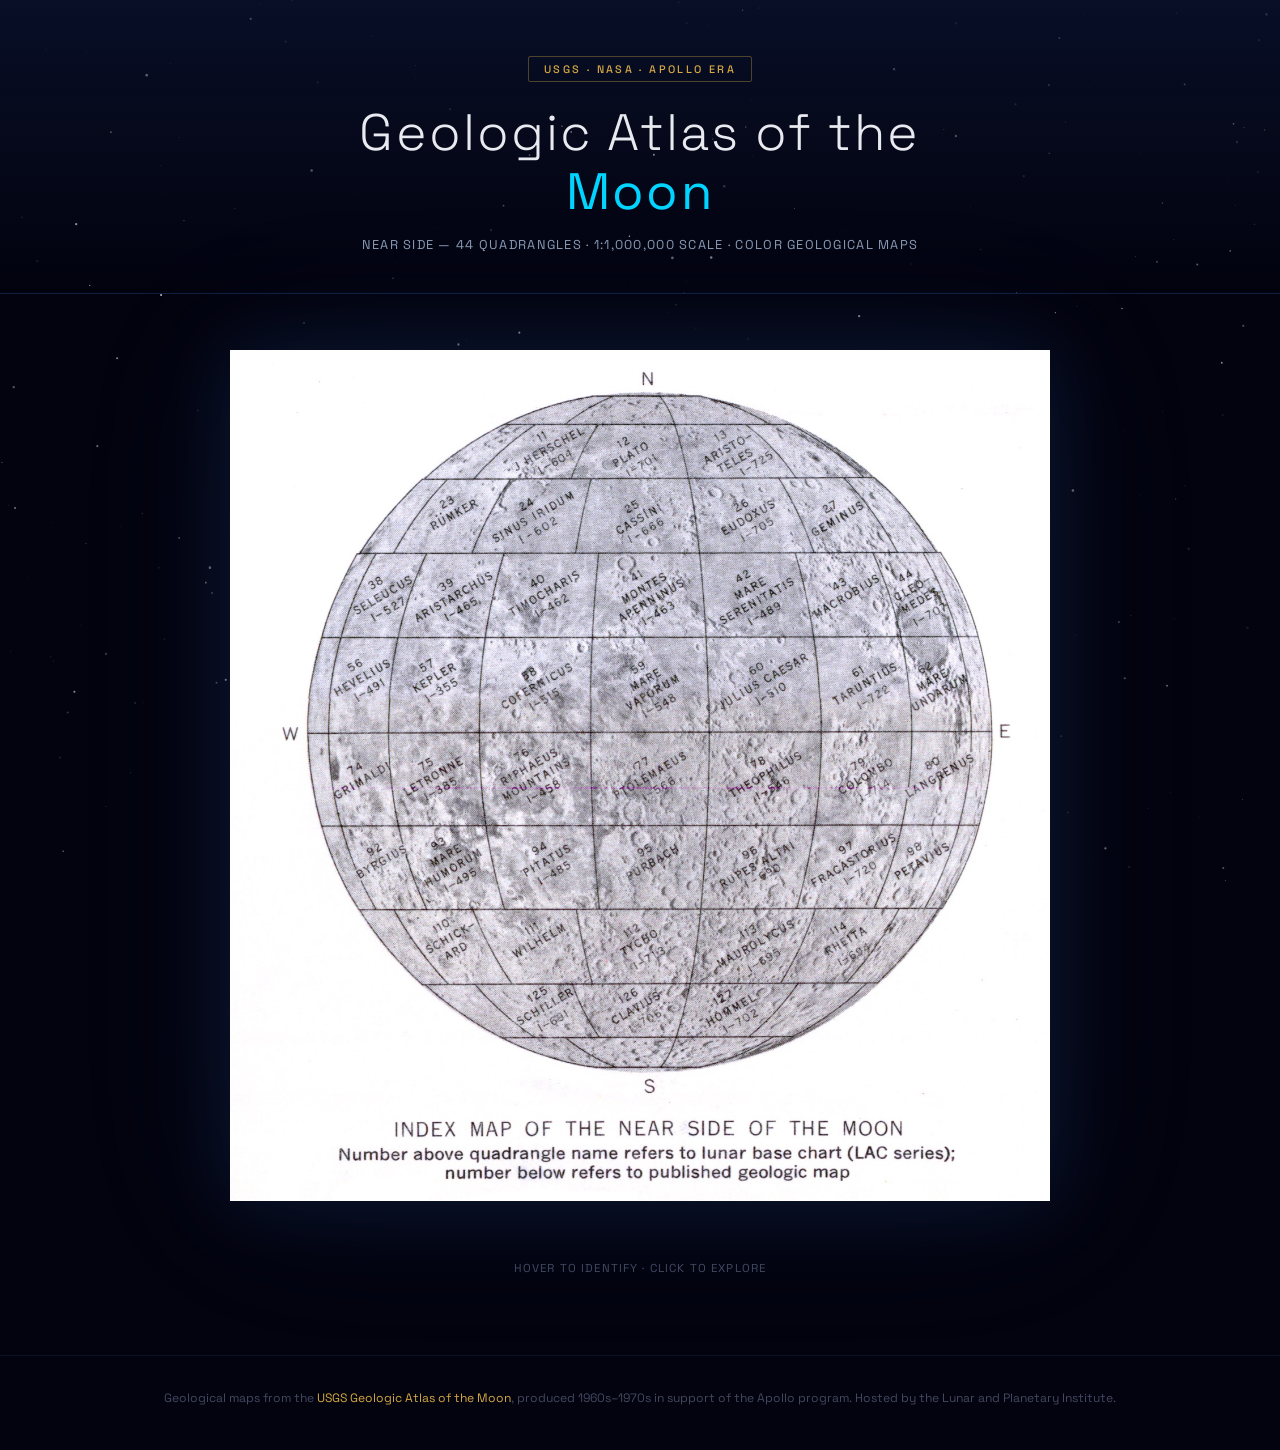
==== commit e8a8b009: "Open full-size quad map in a new tab from the modal image Wrap the modal image in a target="_blank" " ====
--- a/index.html
+++ b/index.html
@@ -56,7 +56,10 @@
       <button class="modal-close" aria-label="Close quadrangle view">&times;</button>
       <h2 id="modal-title"></h2>
       <div class="modal-image-wrap">
-        <img id="modal-img" src="" alt="">
+        <a id="modal-img-link" href="#" target="_blank" rel="noopener noreferrer" title="Open full-size image in a new tab">
+          <img id="modal-img" src="" alt="">
+        </a>
+        <p class="modal-image-hint">Click the map to open the full-size image in a new tab</p>
       </div>
     </div>
   </div>
--- a/css/style.css
+++ b/css/style.css
@@ -282,12 +282,33 @@
   text-align: center;
 }
 
+#modal-img-link {
+  display: block;
+}
+
 #modal-img {
   max-width: 100%;
   height: auto;
   border-radius: 2px;
   display: block;
   margin: 0 auto;
+  cursor: zoom-in;
+  transition: outline-color 0.15s;
+  outline: 2px solid transparent;
+  outline-offset: 2px;
+}
+
+#modal-img-link:hover #modal-img,
+#modal-img-link:focus-visible #modal-img {
+  outline-color: var(--glow-cyan);
+}
+
+.modal-image-hint {
+  margin-top: 0.75rem;
+  font-size: 0.8rem;
+  letter-spacing: 0.08em;
+  color: var(--text-secondary);
+  text-align: center;
 }
 
 /* --- Focus styles (accessibility) --- */
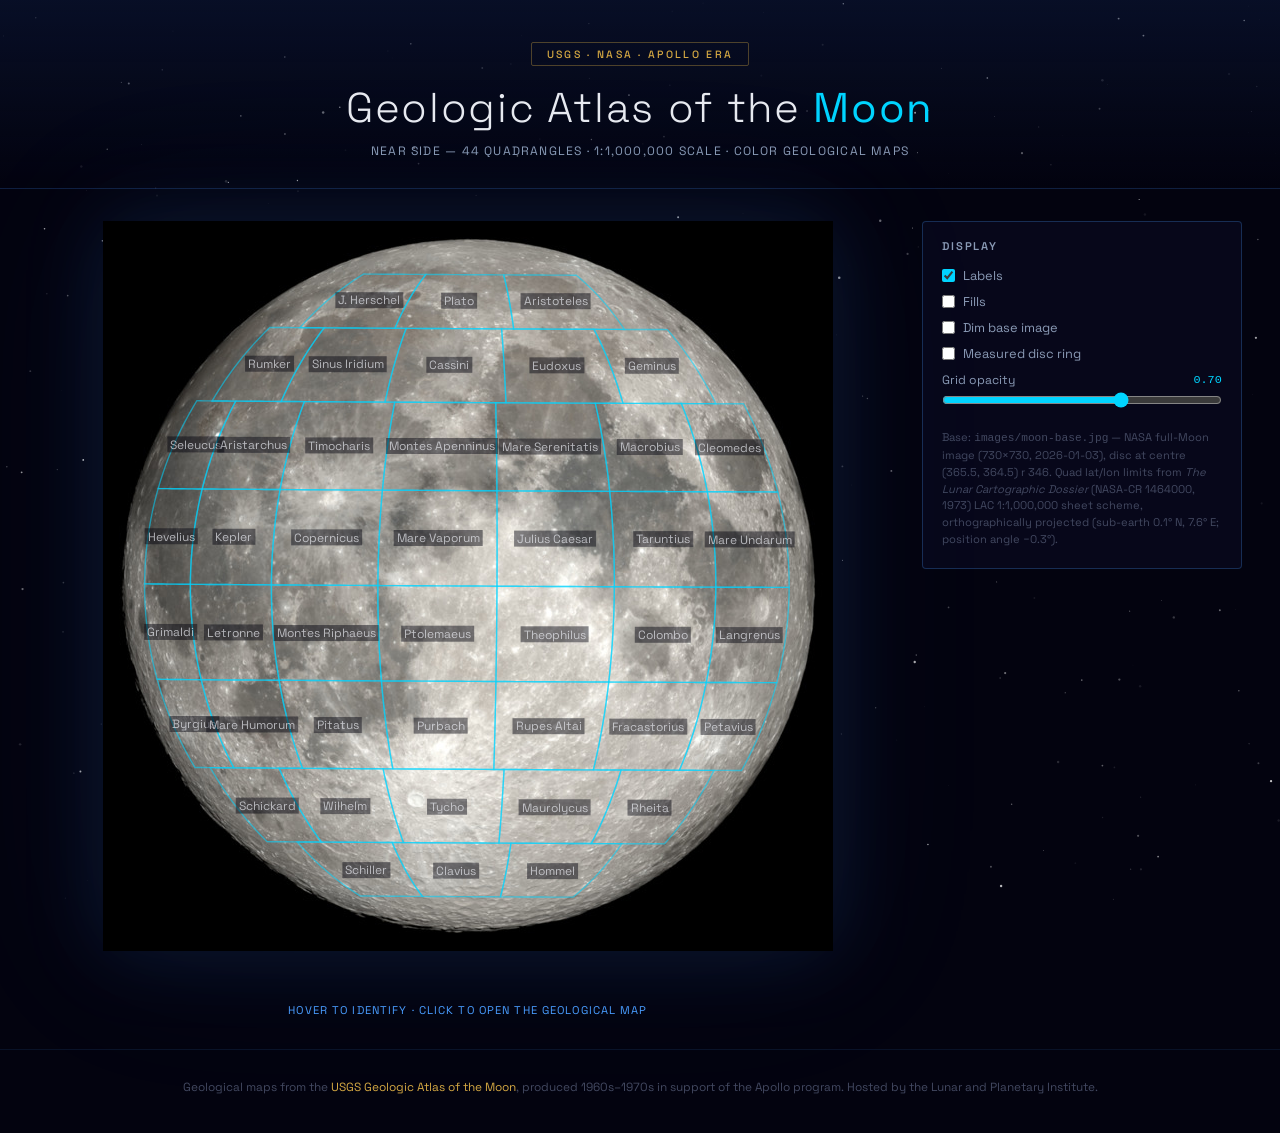
==== commit a3c9d668: "Rebuild luna as a photographic quadrangle atlas Replace the flat LAC index-map diagram with a NASA f" ====
--- a/index.html
+++ b/index.html
@@ -3,8 +3,8 @@
 <head>
   <meta charset="UTF-8">
   <meta name="viewport" content="width=device-width, initial-scale=1.0">
-  <meta name="description" content="Interactive color geological maps of the near side of the Moon — USGS Geologic Atlas of the Moon, 44 quadrangles at 1:1,000,000 scale.">
-  <title>USGS Geologic Atlas of the Moon — Near Side Quadrangles</title>
+  <meta name="description" content="Interactive geological maps of the near side of the Moon — the 44 quadrangles of the USGS Geologic Atlas of the Moon, at 1:1,000,000 scale, mapped onto a photographic Moon.">
+  <title>Geologic Atlas of the Moon — Near Side Quadrangles</title>
   <link rel="preconnect" href="https://fonts.googleapis.com">
   <link rel="preconnect" href="https://fonts.gstatic.com" crossorigin>
   <link href="https://fonts.googleapis.com/css2?family=Space+Grotesk:wght@300;400;500;600&display=swap" rel="stylesheet">
@@ -24,20 +24,33 @@
 
   <main>
     <section class="map-section" aria-label="Lunar quadrangle selection map">
-      <div class="map-container">
-        <div class="map-wrapper">
-          <img
-            id="moon-map"
-            src="images/index_map_of_near_side_of_the_moon-LAC.jpg"
-            alt="Index map of the near side of the Moon divided into 44 geological quadrangles. Click a quadrant to view its geological map."
-            usemap="#image-map"
-          >
-          <canvas id="map-overlay" aria-hidden="true"></canvas>
-        </div>
-        <p id="quad-label" class="quad-label" aria-live="polite" aria-atomic="true"></p>
+      <div class="map-wrapper">
+        <img id="moon-map" src="images/moon-base.jpg"
+             alt="Photographic near side of the Moon overlaid with the 44 LAC quadrangle grid. Click a quadrangle to view its geological map.">
+        <canvas id="map-overlay" aria-hidden="true"></canvas>
       </div>
-      <p class="map-instructions">Hover to identify &middot; Click to explore</p>
+      <p id="quad-label" class="quad-label" aria-live="polite" aria-atomic="true"></p>
+      <p class="map-instructions">Hover to identify &middot; Click to open the geological map</p>
     </section>
+
+    <aside class="panel" aria-label="Display controls">
+      <h2>Display</h2>
+      <label class="chk"><input type="checkbox" id="tLabels" checked> Labels</label>
+      <label class="chk"><input type="checkbox" id="tFill"> Fills</label>
+      <label class="chk"><input type="checkbox" id="tDim"> Dim base image</label>
+      <label class="chk"><input type="checkbox" id="tDisc"> Measured disc ring</label>
+      <div class="rng">
+        <label for="tOpacity">Grid opacity</label><output id="oOpacity">0.70</output>
+        <input type="range" id="tOpacity" min="0.15" max="1" step="0.05" value="0.70">
+      </div>
+
+      <p class="note">
+        Base: <code>images/moon-base.jpg</code> &mdash; NASA full-Moon image (730&times;730,
+        2026-01-03), disc at centre (365.5,&nbsp;364.5) r&nbsp;346. Quad lat/lon limits from
+        <em>The Lunar Cartographic Dossier</em> (NASA-CR 1464000, 1973) LAC 1:1,000,000 sheet scheme,
+        orthographically projected (sub-earth 0.1&deg; N, 7.6&deg; E; position angle &minus;0.3&deg;).
+      </p>
+    </aside>
   </main>
 
   <footer>
@@ -49,7 +62,7 @@
     </p>
   </footer>
 
-  <!-- Quadrangle detail modal -->
+  <!-- Quadrangle detail modal (carried from luna) -->
   <div id="quad-modal" class="modal" role="dialog" aria-modal="true" aria-labelledby="modal-title" hidden>
     <div class="modal-backdrop"></div>
     <div class="modal-content">
@@ -64,54 +77,6 @@
     </div>
   </div>
 
-  <!-- Image map — coords keyed to natural image dimensions -->
-  <map name="image-map">
-    <area data-name="J. Herschel"        alt="J. Herschel quadrangle"        title="J. Herschel"        href="images/quads/j_herschel_quad_color.jpg"         coords="431,230,540,133,646,134,603,226"           shape="poly">
-    <area data-name="Plato"              alt="Plato quadrangle"              title="Plato"              href="images/quads/plato_quad_color.jpg"               coords="605,229,649,132,787,134,811,228"           shape="poly">
-    <area data-name="Aristoteles"        alt="Aristoteles quadrangle"        title="Aristoteles"        href="images/quads/aristoteles_quad_color.jpg"         coords="810,228,788,133,912,132,999,226"           shape="poly">
-    <area data-name="Rumker"             alt="Rumker quadrangle"             title="Rumker"             href="images/quads/rumker_quad_color.jpg"              coords="285,360,380,230,496,229,423,360"           shape="poly">
-    <area data-name="Sinus Iridium"      alt="Sinus Iridium quadrangle"      title="Sinus Iridium"      href="images/quads/sinus_iridium_quad_color.jpg"       coords="426,362,495,229,637,230,610,360"           shape="poly">
-    <area data-name="Cassini"            alt="Cassini quadrangle"            title="Cassini"            href="images/quads/cassini_quad_color.jpg"             coords="614,358,638,231,811,230,829,360"           shape="poly">
-    <area data-name="Eudoxus"            alt="Eudoxus quadrangle"            title="Eudoxus"            href="images/quads/eudoxus_quad_color.jpg"             coords="833,358,814,231,968,229,1025,354"          shape="poly">
-    <area data-name="Geminus"            alt="Geminus quadrangle"            title="Geminus"            href="images/quads/geminus_quad_color.jpg"             coords="978,229,1034,354,1173,353,1082,227"        shape="poly">
-    <area data-name="Seleucus"           alt="Seleucus quadrangle"           title="Seleucus"           href="images/quads/seleucus_quad_color.jpg"            coords="197,504,256,360,337,362,291,506"           shape="poly">
-    <area data-name="Aristarchus"        alt="Aristarchus quadrangle"        title="Aristarchus"        href="images/quads/aristarchus_quad_color.jpg"         coords="300,505,344,364,475,363,447,504"           shape="poly">
-    <area data-name="Timocharis"         alt="Timocharis quadrangle"         title="Timocharis"         href="images/quads/timocharis_quad_color.jpg"          coords="454,505,484,364,646,363,635,504"           shape="poly">
-    <area data-name="Montes Apenninus"   alt="Montes Apenninus quadrangle"   title="Montes Apenninus"   href="images/quads/montes_apenninus_quad_color.jpg"    coords="642,504,654,363,826,363,837,504"           shape="poly">
-    <area data-name="Mare Serenitatis"   alt="Mare Serenitatis quadrangle"   title="Mare Serenitatis"   href="images/quads/mare_serenitatis_quad_color.jpg"    coords="833,363,995,360,1026,502,844,502"          shape="poly">
-    <area data-name="Macrobius"          alt="Macrobius quadrangle"          title="Macrobius"          href="images/quads/macrobius_quad_color.jpg"           coords="1003,362,1035,504,1182,504,1131,359"       shape="poly">
-    <area data-name="Cleomedes"          alt="Cleomedes quadrangle"          title="Cleomedes"          href="images/quads/cleomedes_quad_color.jpg"           coords="1137,360,1189,505,1284,505,1221,358"       shape="poly">
-    <area data-name="Hevelius"           alt="Hevelius quadrangle"           title="Hevelius"           href="images/quads/hevelius_quad_color.jpg"            coords="196,513,291,511,273,671,173,672"           shape="poly">
-    <area data-name="Kepler"             alt="Kepler quadrangle"             title="Kepler"             href="images/quads/kepler_quad_color.jpg"              coords="298,511,283,670,434,669,442,510"           shape="poly">
-    <area data-name="Copernicus"         alt="Copernicus quadrangle"         title="Copernicus"         href="images/quads/copernicus_quad_color.jpg"          coords="457,513,445,669,631,669,633,510"           shape="poly">
-    <area data-name="Mare Vaporum"       alt="Mare Vaporum quadrangle"       title="Mare Vaporum"       href="images/quads/mare_vaporum_quad_color.jpg"        coords="642,513,642,670,843,669,835,511"           shape="poly">
-    <area data-name="Julius Caesar"      alt="Julius Caesar quadrangle"      title="Julius Caesar"      href="images/quads/julius_caesar_quad_color.jpg"       coords="846,511,853,671,1041,669,1028,511"         shape="poly">
-    <area data-name="Taruntius"          alt="Taruntius quadrangle"          title="Taruntius"          href="images/quads/taruntius_quad_color.jpg"           coords="1037,513,1050,667,1200,670,1180,510"       shape="poly">
-    <area data-name="Mare Undarum"       alt="Mare Undarum quadrangle"       title="Mare Undarum"       href="images/quads/mare_undarum_quad_color.jpg"        coords="1189,511,1210,667,1304,669,1281,509"       shape="poly">
-    <area data-name="Grimaldi"           alt="Grimaldi quadrangle"           title="Grimaldi"           href="images/quads/grimaldi_quad_color.jpg"            coords="177,680,197,836,292,835,274,679"           shape="poly">
-    <area data-name="Letronne"           alt="Letronne quadrangle"           title="Letronne"           href="images/quads/letronne_quad_color.jpg"            coords="283,681,431,679,445,837,301,836"           shape="poly">
-    <area data-name="Montes Riphaeus"    alt="Montes Riphaeus quadrangle"    title="Montes Riphaeus"    href="images/quads/riphaeus_mountains_quad_color.jpg"  coords="444,679,631,680,637,835,458,836"           shape="poly">
-    <area data-name="Ptolemaeus"         alt="Ptolemaeus quadrangle"         title="Ptolemaeus"         href="images/quads/ptolemaeus_quad_color.jpg"          coords="641,680,840,679,838,836,644,836"           shape="poly">
-    <area data-name="Theophilus"         alt="Theophilus quadrangle"         title="Theophilus"         href="images/quads/theophilus_quad_color.jpg"          coords="853,677,1040,679,1027,835,849,835"         shape="poly">
-    <area data-name="Colombo"            alt="Colombo quadrangle"            title="Colombo"            href="images/quads/colombo_quad_color.jpg"             coords="1051,677,1198,677,1182,835,1041,835"       shape="poly">
-    <area data-name="Langrenus"          alt="Langrenus quadrangle"          title="Langrenus"          href="images/quads/langrenus_quad_color.jpg"           coords="1211,677,1303,679,1287,837,1192,833"       shape="poly">
-    <area data-name="Byrgius"            alt="Byrgius quadrangle"            title="Byrgius"            href="images/quads/byrgius_quad_color.jpg"             coords="199,846,290,844,339,984,249,986"           shape="poly">
-    <area data-name="Mare Humorum"       alt="Mare Humorum quadrangle"       title="Mare Humorum"       href="images/quads/mare_humorum_quad_color.jpg"        coords="304,845,445,845,477,983,348,984"           shape="poly">
-    <area data-name="Pitatus"            alt="Pitatus quadrangle"            title="Pitatus"            href="images/quads/pitatus_quad_color.jpg"             coords="458,842,636,842,646,983,486,984"           shape="poly">
-    <area data-name="Purbach"            alt="Purbach quadrangle"            title="Purbach"            href="images/quads/purbach_quad_color.jpg"             coords="646,842,837,842,826,984,656,982"           shape="poly">
-    <area data-name="Rupes Altai"        alt="Rupes Altai quadrangle"        title="Rupes Altai"        href="images/quads/rupes_altai_quad_color.jpg"         coords="847,844,1028,844,998,984,835,983"          shape="poly">
-    <area data-name="Fracastorius"       alt="Fracastorius quadrangle"       title="Fracastorius"       href="images/quads/fracastorius_quad_color.jpg"        coords="1039,844,1182,842,1134,984,1009,984"       shape="poly">
-    <area data-name="Petavius"           alt="Petavius quadrangle"           title="Petavius"           href="images/quads/petavius_quad_color.jpg"            coords="1191,845,1281,842,1225,984,1146,982"       shape="poly">
-    <area data-name="Schickard"          alt="Schickard quadrangle"          title="Schickard"          href="images/quads/schickard_quad_color.jpg"           coords="293,992,422,991,486,1115,380,1116"         shape="poly">
-    <area data-name="Wilhelm"            alt="Wilhelm quadrangle"            title="Wilhelm"            href="images/quads/wilhelm_quad_color.jpg"             coords="433,992,607,989,632,1115,500,1116"         shape="poly">
-    <area data-name="Tycho"              alt="Tycho quadrangle"              title="Tycho"              href="images/quads/tycho_quad_color.jpg"               coords="615,992,825,991,810,1115,642,1115"         shape="poly">
-    <area data-name="Maurolycus"         alt="Maurolycus quadrangle"         title="Maurolycus"         href="images/quads/maurolycus_quad_color.jpg"          coords="837,992,1030,989,970,1115,820,1115"        shape="poly">
-    <area data-name="Rheita"             alt="Rheita quadrangle"             title="Rheita"             href="images/quads/rheita_quad_color.jpg"              coords="1036,989,1173,989,1088,1113,980,1113"      shape="poly">
-    <area data-name="Schiller"           alt="Schiller quadrangle"           title="Schiller"           href="images/quads/schiller_quad_color.jpg"            coords="431,1122,600,1122,645,1216,534,1216"       shape="poly">
-    <area data-name="Clavius"            alt="Clavius quadrangle"            title="Clavius"            href="images/quads/clavius_quad_color.jpg"             coords="608,1124,806,1122,785,1212,654,1214"       shape="poly">
-    <area data-name="Hommel"             alt="Hommel quadrangle"             title="Hommel"             href="images/quads/hommel_quad_color.jpg"              coords="816,1122,1000,1121,917,1213,793,1214"      shape="poly">
-  </map>
-
   <script src="js/moon-map.js"></script>
 </body>
 </html>
--- a/css/style.css
+++ b/css/style.css
@@ -1,6 +1,7 @@
 /* ============================================================
-   Luna — USGS Geologic Atlas of the Moon
-   Space theme — Lila (Chief Web Designer) + Terry (Assistant)
+   Luna — Geologic Atlas of the Moon, Near Side Quadrangles
+   Space theme (Lila + Terry). Photographic base + quad grid overlay,
+   with a small display-options panel.
    ============================================================ */
 
 /* --- Variables --- */
@@ -15,19 +16,12 @@
   --text-primary:   #e8eaf0;
   --text-secondary: #8a9ab5;
   --text-dim:       #424860;
-}
-
-/* --- Reset --- */
-*, *::before, *::after {
-  margin: 0;
-  padding: 0;
-  box-sizing: border-box;
-}
-
-/* --- Base --- */
-html {
-  scroll-behavior: smooth;
-}
+  --line:           rgba(74, 158, 255, 0.25);
+}
+
+*, *::before, *::after { margin: 0; padding: 0; box-sizing: border-box; }
+
+html { scroll-behavior: smooth; }
 
 body {
   background-color: var(--space-black);
@@ -37,7 +31,6 @@
   overflow-x: hidden;
 }
 
-/* --- Starfield canvas (fixed background layer) --- */
 #starfield {
   position: fixed;
   inset: 0;
@@ -52,23 +45,16 @@
   position: relative;
   z-index: 1;
   text-align: center;
-  padding: 3.5rem 2rem 2.5rem;
+  padding: 2.6rem 2rem 1.8rem;
   border-bottom: 1px solid rgba(74, 158, 255, 0.12);
-  background: linear-gradient(
-    to bottom,
-    rgba(13, 27, 62, 0.5) 0%,
-    transparent 100%
-  );
-}
-
-.header-content {
-  max-width: 700px;
-  margin: 0 auto;
-}
+  background: linear-gradient(to bottom, rgba(13, 27, 62, 0.5) 0%, transparent 100%);
+}
+
+.header-content { max-width: 760px; margin: 0 auto; }
 
 .header-badge {
   display: inline-block;
-  font-size: 0.68rem;
+  font-size: 0.66rem;
   font-weight: 500;
   letter-spacing: 0.22em;
   text-transform: uppercase;
@@ -76,57 +62,49 @@
   border: 1px solid rgba(212, 168, 67, 0.35);
   padding: 0.3rem 0.9rem;
   border-radius: 2px;
-  margin-bottom: 1.4rem;
+  margin-bottom: 1.1rem;
 }
 
 h1 {
-  font-size: clamp(1.9rem, 4vw, 3.2rem);
+  font-size: clamp(1.6rem, 3.4vw, 2.6rem);
   font-weight: 300;
   letter-spacing: 0.04em;
-  color: var(--text-primary);
   line-height: 1.15;
-  margin-bottom: 0.9rem;
-}
-
-h1 span {
-  color: var(--glow-cyan);
-  font-weight: 400;
-}
+  margin-bottom: 0.7rem;
+}
+h1 span { color: var(--glow-cyan); font-weight: 400; }
 
 .subtitle {
-  font-size: 0.8rem;
+  font-size: 0.76rem;
   color: var(--text-secondary);
   letter-spacing: 0.1em;
-  font-weight: 400;
-  text-transform: uppercase;
-}
-
-/* --- Main --- */
+  text-transform: uppercase;
+}
+
+/* --- Layout --- */
 main {
   position: relative;
   z-index: 1;
-}
-
-/* --- Map section --- */
+  display: flex;
+  flex-wrap: wrap;
+  gap: 1.5rem;
+  align-items: flex-start;
+  justify-content: center;
+  padding: 2rem 1rem 2rem;
+}
+
+/* --- Map --- */
 .map-section {
   display: flex;
   flex-direction: column;
   align-items: center;
-  padding: 3.5rem 1rem 2rem;
-  gap: 0;
-}
-
-.map-container {
-  position: relative;
-  display: flex;
-  flex-direction: column;
-  align-items: center;
+  flex: 1 1 520px;
+  max-width: 860px;
 }
 
 .map-wrapper {
   position: relative;
   display: inline-block;
-  /* Outer glow suggesting the Moon floating in space */
   filter: drop-shadow(0 0 40px rgba(74, 158, 255, 0.12))
           drop-shadow(0 0 80px rgba(74, 158, 255, 0.06));
 }
@@ -136,9 +114,10 @@
   max-width: min(88vw, 820px);
   height: auto;
   cursor: crosshair;
-}
-
-/* Canvas sits exactly over the moon image */
+  transition: opacity 0.15s;
+}
+#moon-map.dim { opacity: 0.4; }
+
 #map-overlay {
   position: absolute;
   top: 0;
@@ -148,27 +127,123 @@
   pointer-events: none;
 }
 
-/* Quadrangle name label below the map */
 .quad-label {
-  margin-top: 1.4rem;
-  font-size: 0.88rem;
+  margin-top: 1.2rem;
+  font-size: 0.86rem;
   font-weight: 500;
-  letter-spacing: 0.14em;
+  letter-spacing: 0.12em;
   text-transform: uppercase;
   color: var(--glow-cyan);
   text-shadow: 0 0 12px rgba(0, 212, 255, 0.45);
   min-height: 1.5em;
   text-align: center;
-  transition: opacity 0.15s ease;
+}
+.quad-label .meta {
+  display: block;
+  margin-top: 0.3rem;
+  font-size: 0.7rem;
+  letter-spacing: 0.06em;
+  text-transform: none;
+  color: var(--text-secondary);
+  text-shadow: none;
+  font-family: ui-monospace, Menlo, monospace;
 }
 
 .map-instructions {
+  margin-top: 0.8rem;
+  font-size: 0.7rem;
+  color: var(--glow-blue);
+  letter-spacing: 0.1em;
+  text-transform: uppercase;
+}
+
+/* --- Control panel --- */
+.panel {
+  flex: 0 1 320px;
+  background: var(--space-deep);
+  border: 1px solid var(--line);
+  border-radius: 4px;
+  padding: 1.1rem 1.2rem 1.3rem;
+  font-size: 0.8rem;
+}
+
+.panel h2 {
+  font-size: 0.7rem;
+  font-weight: 600;
+  letter-spacing: 0.16em;
+  text-transform: uppercase;
+  color: var(--text-secondary);
+  margin: 1.2rem 0 0.6rem;
+}
+.panel h2:first-child { margin-top: 0; }
+
+.seg {
+  display: flex;
+  flex-wrap: wrap;
+  border: 1px solid var(--line);
+  border-radius: 4px;
+  overflow: hidden;
+}
+.seg button {
+  flex: 1 1 auto;
+  background: transparent;
+  color: var(--text-secondary);
+  border: 0;
+  padding: 0.4rem 0.6rem;
+  font: inherit;
+  font-size: 0.74rem;
+  cursor: pointer;
+  transition: background 0.12s, color 0.12s;
+}
+.seg button.on { background: rgba(0, 212, 255, 0.16); color: var(--text-primary); }
+
+.chk {
+  display: flex;
+  align-items: center;
+  gap: 0.5rem;
+  padding: 0.28rem 0;
+  color: var(--text-secondary);
+  cursor: pointer;
+}
+.chk input { accent-color: var(--glow-cyan); }
+
+.rng {
+  display: grid;
+  grid-template-columns: 1fr auto;
+  gap: 0.2rem 0.6rem;
+  align-items: center;
+  padding: 0.35rem 0;
+  color: var(--text-secondary);
+}
+.rng label { font-size: 0.76rem; }
+.rng output {
+  font-family: ui-monospace, Menlo, monospace;
+  font-size: 0.74rem;
+  color: var(--glow-cyan);
+  text-align: right;
+}
+.rng input[type=range] { grid-column: 1 / -1; width: 100%; accent-color: var(--glow-cyan); }
+
+.panel .btn {
+  margin-top: 0.9rem;
+  width: 100%;
+  background: transparent;
+  border: 1px solid var(--line);
+  color: var(--text-secondary);
+  padding: 0.45rem;
+  border-radius: 3px;
+  font: inherit;
+  font-size: 0.76rem;
+  cursor: pointer;
+  transition: background 0.12s, color 0.12s, border-color 0.12s;
+}
+.panel .btn:hover { background: rgba(74, 158, 255, 0.12); color: var(--text-primary); border-color: rgba(74, 158, 255, 0.5); }
+
+.panel .note {
   margin-top: 1rem;
-  font-size: 0.72rem;
+  font-size: 0.7rem;
+  line-height: 1.5;
   color: var(--text-dim);
-  letter-spacing: 0.1em;
-  text-transform: uppercase;
-  margin-bottom: 3rem;
 }
 
 /* --- Footer --- */
@@ -176,26 +251,16 @@
   position: relative;
   z-index: 1;
   text-align: center;
-  padding: 2rem 2rem 2.5rem;
+  padding: 1.6rem 2rem 2.2rem;
   border-top: 1px solid rgba(74, 158, 255, 0.1);
   color: var(--text-dim);
-  font-size: 0.76rem;
+  font-size: 0.74rem;
   line-height: 1.8;
 }
-
-footer a {
-  color: var(--lunar-gold);
-  text-decoration: none;
-  transition: color 0.2s;
-}
-
-footer a:hover,
-footer a:focus {
-  color: var(--glow-cyan);
-  outline: none;
-}
-
-/* --- Modal --- */
+footer a { color: var(--lunar-gold); text-decoration: none; transition: color 0.2s; }
+footer a:hover, footer a:focus { color: var(--glow-cyan); outline: none; }
+
+/* --- Modal (carried from luna, incl. open-full-size-in-new-tab) --- */
 .modal {
   position: fixed;
   inset: 0;
@@ -205,10 +270,7 @@
   justify-content: center;
   padding: 1rem;
 }
-
-.modal[hidden] {
-  display: none;
-}
+.modal[hidden] { display: none; }
 
 .modal-backdrop {
   position: absolute;
@@ -248,7 +310,7 @@
   text-align: center;
   text-transform: uppercase;
   margin-bottom: 1.5rem;
-  padding-right: 2rem; /* clear the close button */
+  padding-right: 2rem;
 }
 
 .modal-close {
@@ -269,22 +331,15 @@
   justify-content: center;
   transition: background 0.15s, color 0.15s, border-color 0.15s;
 }
-
-.modal-close:hover,
-.modal-close:focus {
+.modal-close:hover, .modal-close:focus {
   background: rgba(74, 158, 255, 0.12);
   color: var(--text-primary);
   border-color: rgba(74, 158, 255, 0.5);
   outline: none;
 }
 
-.modal-image-wrap {
-  text-align: center;
-}
-
-#modal-img-link {
-  display: block;
-}
+.modal-image-wrap { text-align: center; }
+#modal-img-link { display: block; }
 
 #modal-img {
   max-width: 100%;
@@ -297,11 +352,8 @@
   outline: 2px solid transparent;
   outline-offset: 2px;
 }
-
 #modal-img-link:hover #modal-img,
-#modal-img-link:focus-visible #modal-img {
-  outline-color: var(--glow-cyan);
-}
+#modal-img-link:focus-visible #modal-img { outline-color: var(--glow-cyan); }
 
 .modal-image-hint {
   margin-top: 0.75rem;
@@ -311,23 +363,9 @@
   text-align: center;
 }
 
-/* --- Focus styles (accessibility) --- */
-:focus-visible {
-  outline: 2px solid var(--glow-cyan);
-  outline-offset: 3px;
-}
-
-/* --- Responsive --- */
+:focus-visible { outline: 2px solid var(--glow-cyan); outline-offset: 3px; }
+
 @media (max-width: 600px) {
-  header {
-    padding: 2.5rem 1rem 2rem;
-  }
-
-  .map-section {
-    padding: 2rem 0.25rem 1.5rem;
-  }
-
-  .modal-content {
-    padding: 2rem 1rem 1.5rem;
-  }
-}
+  header { padding: 2rem 1rem 1.6rem; }
+  .modal-content { padding: 2rem 1rem 1.5rem; }
+}
